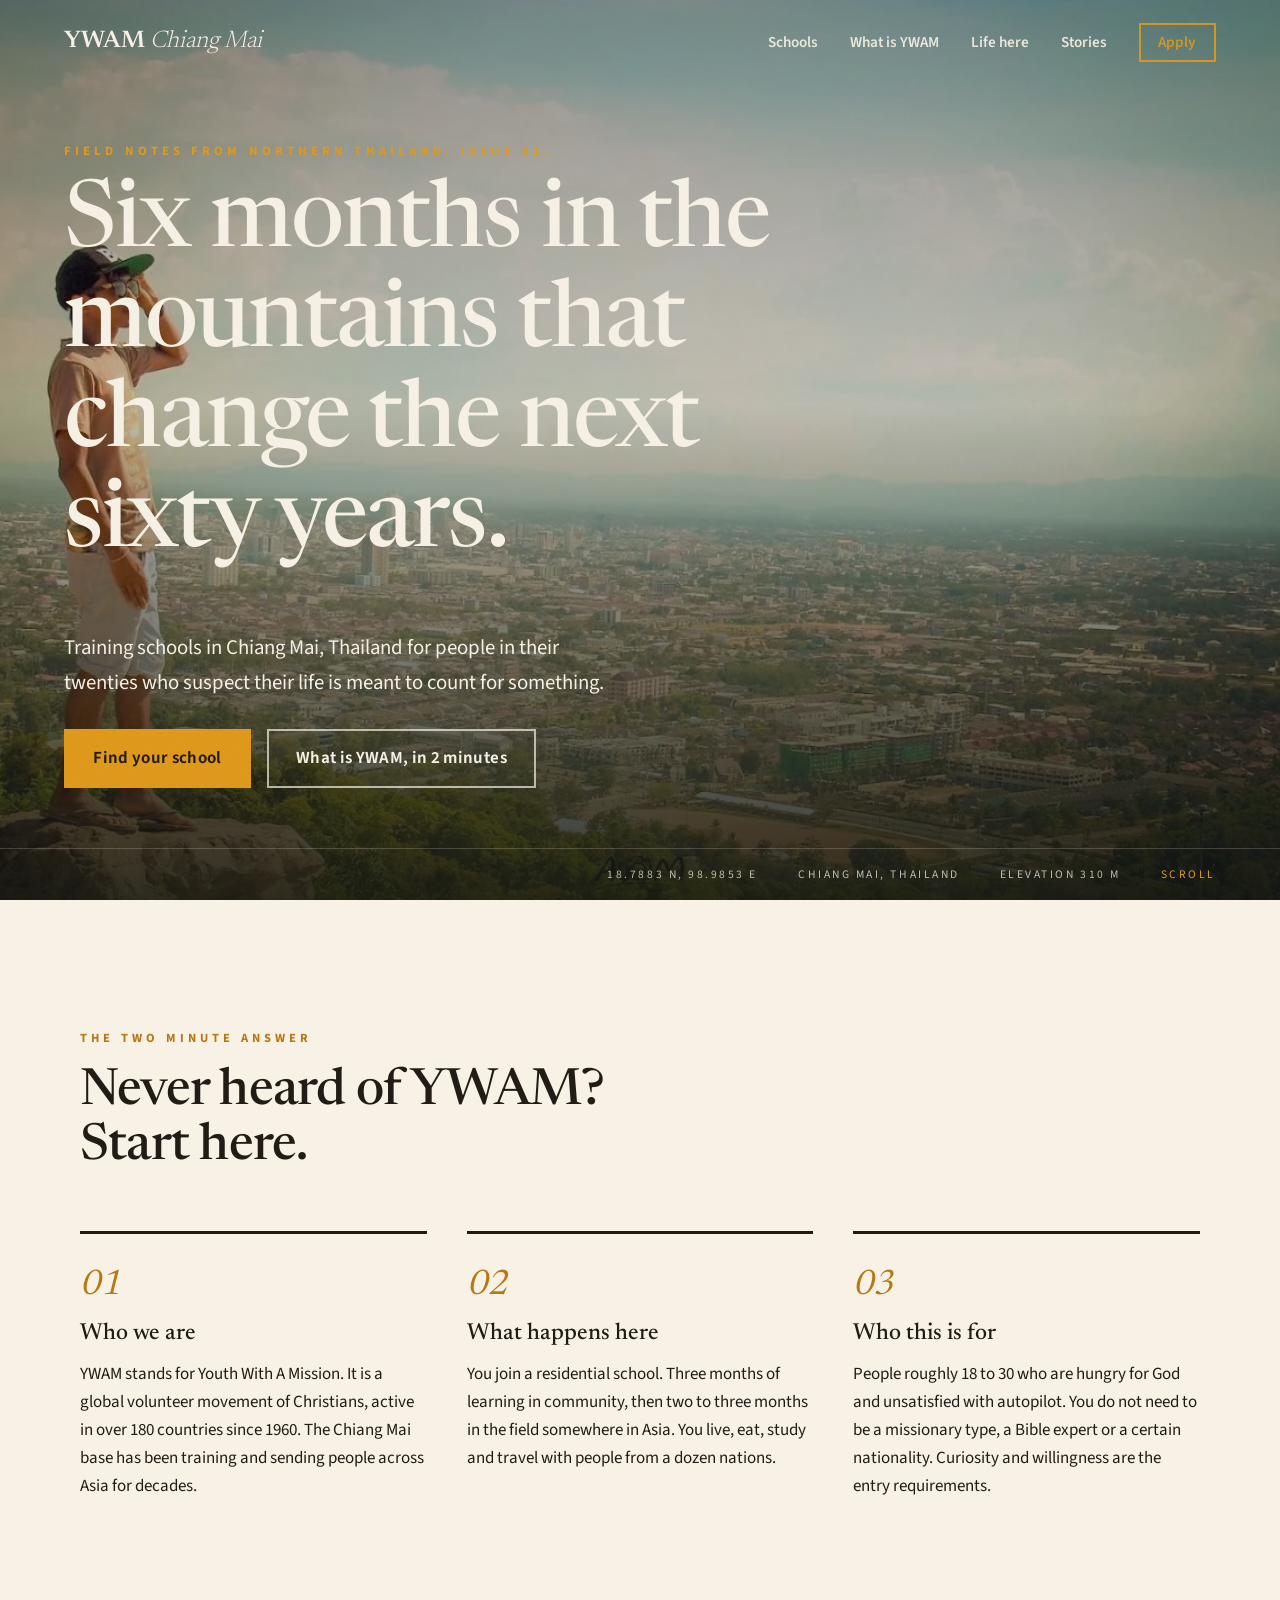
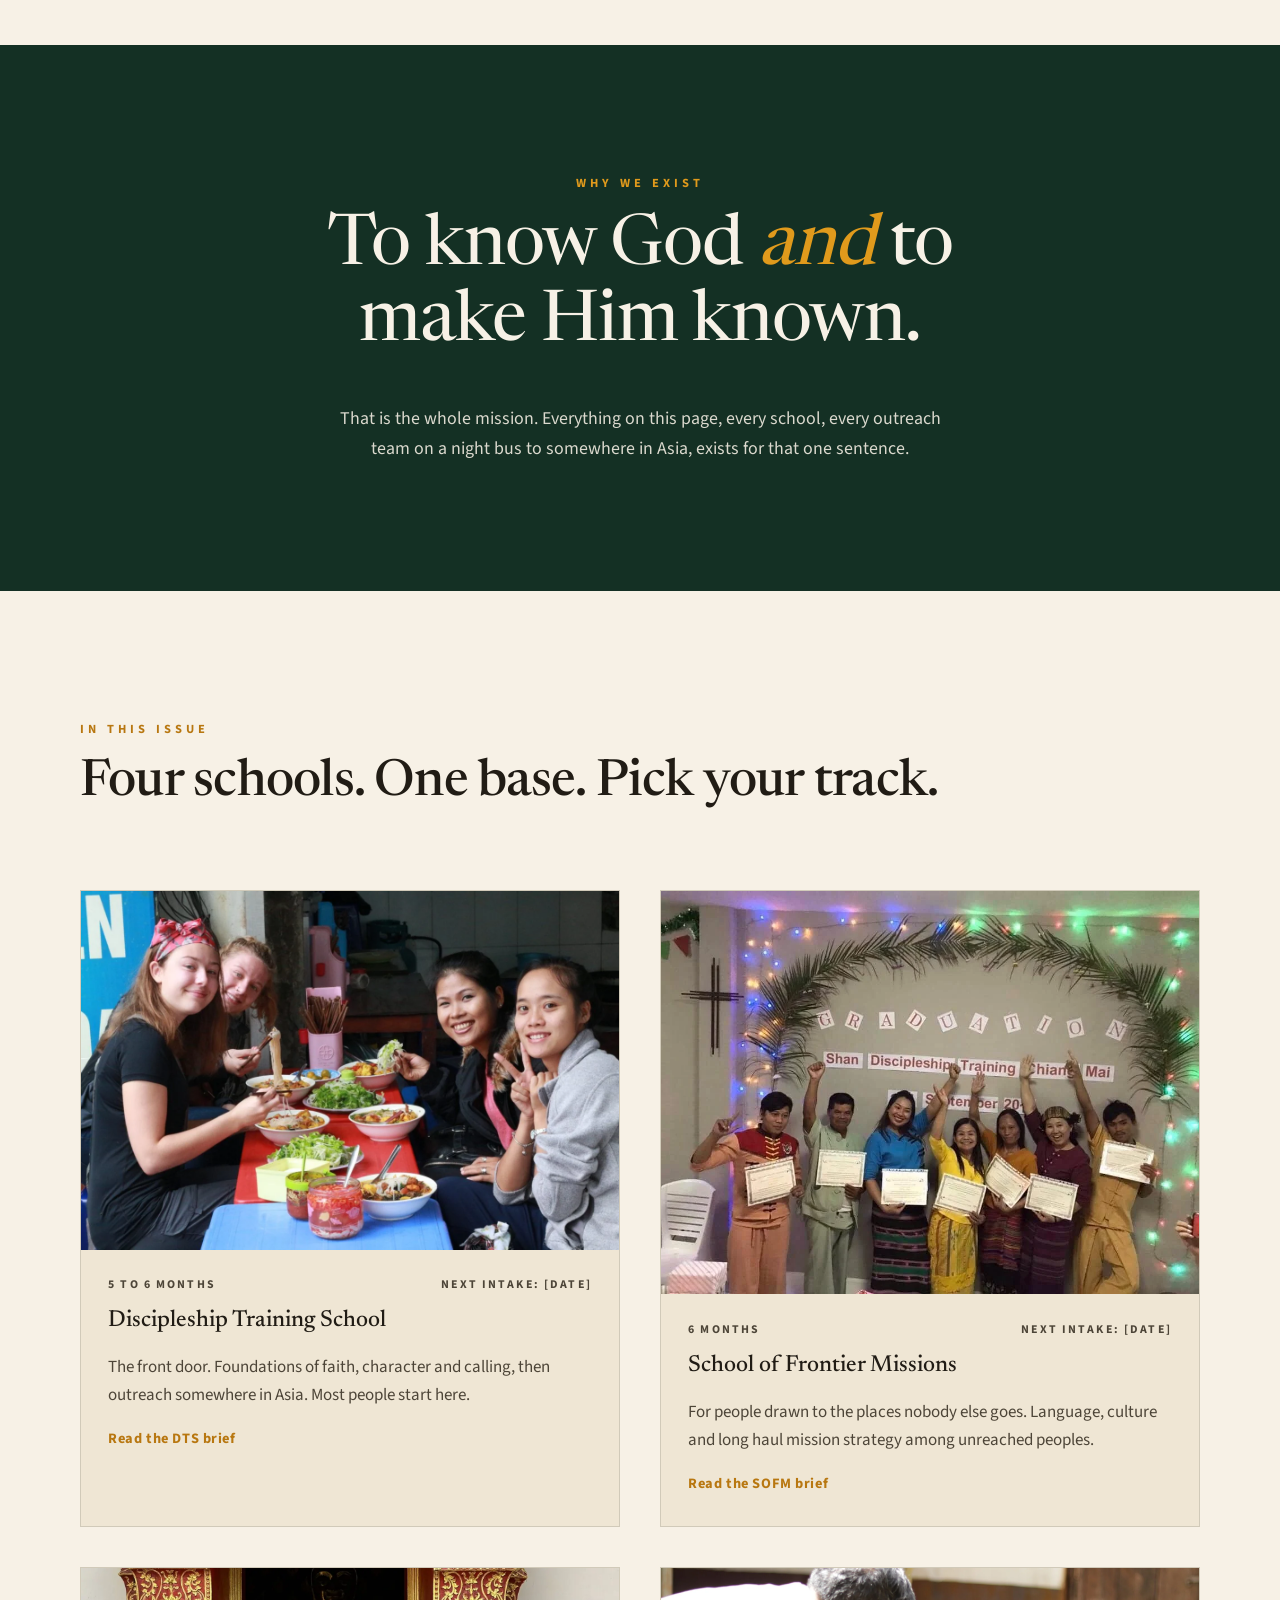
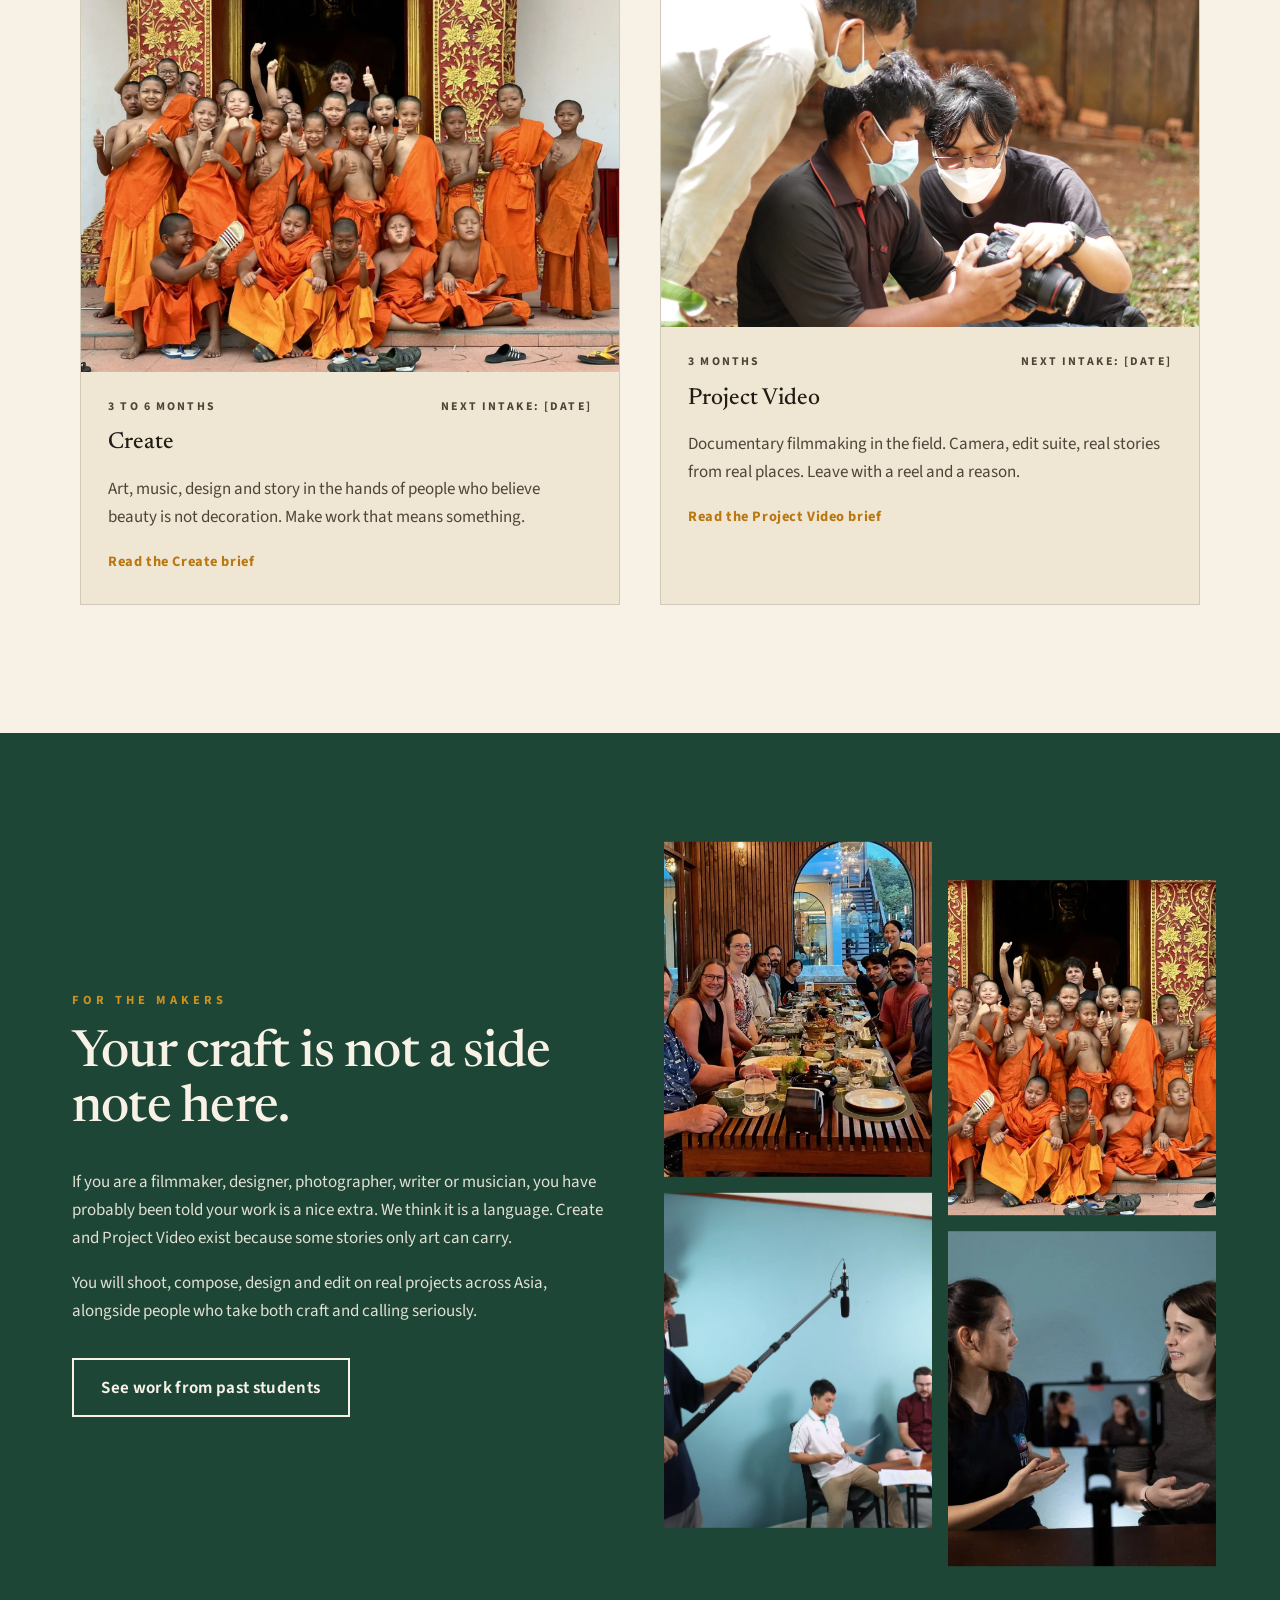
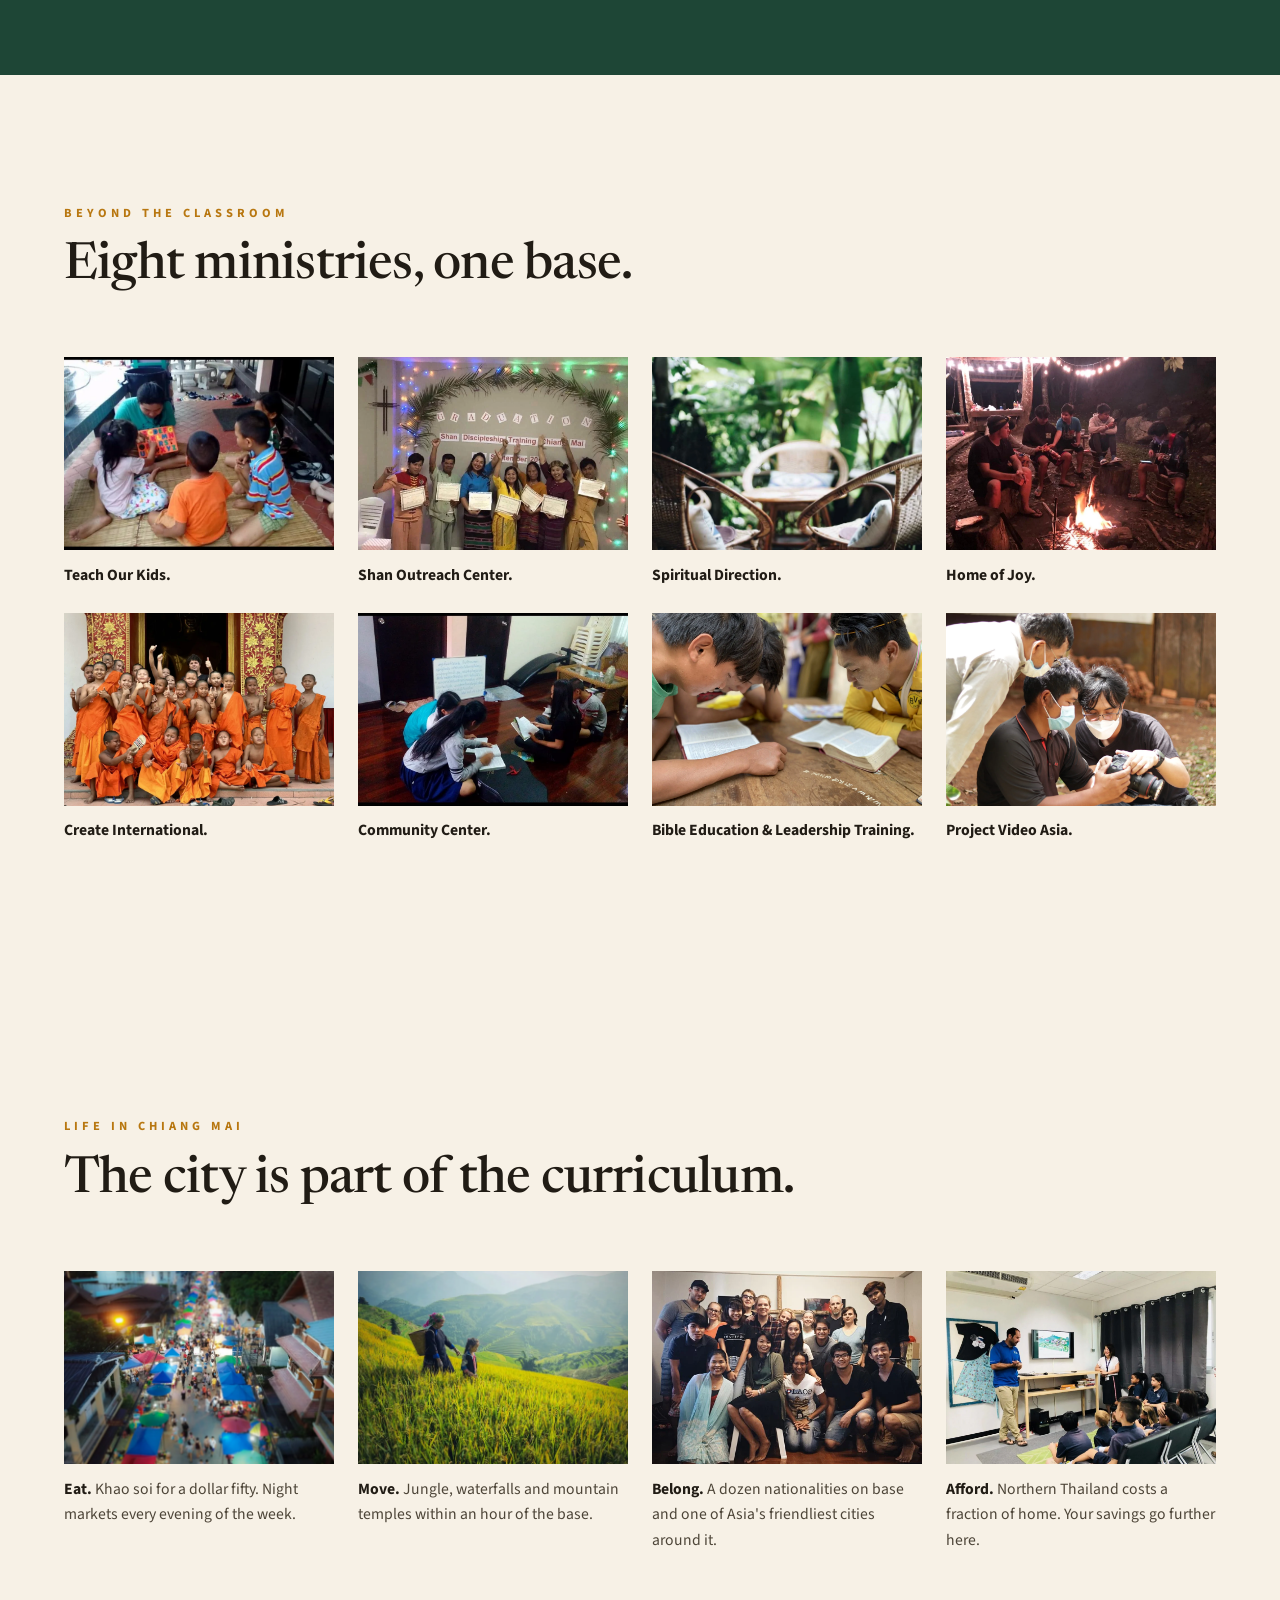
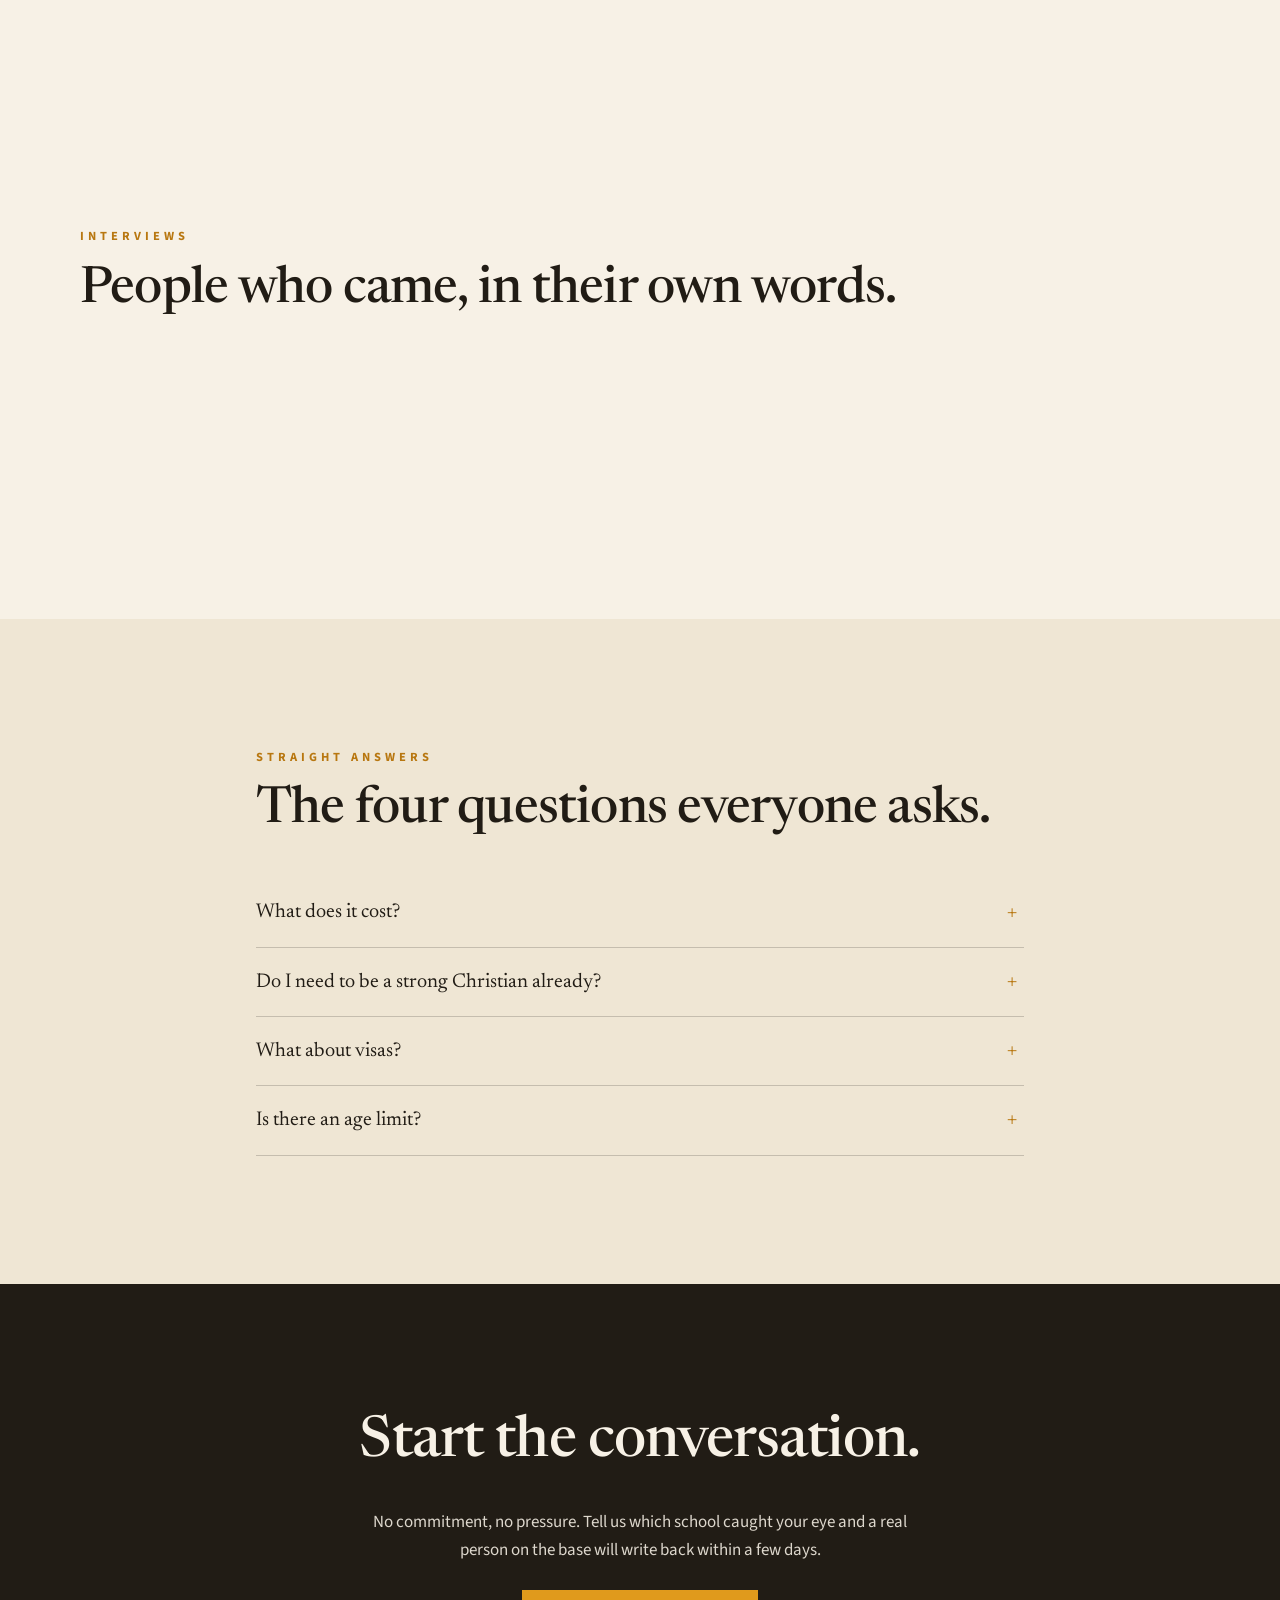
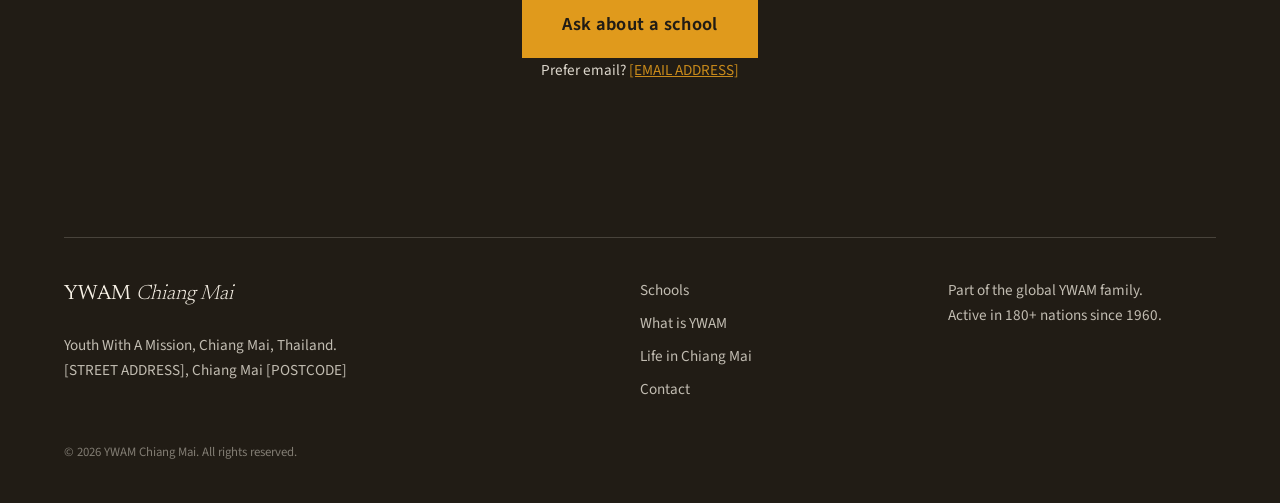
==== index.html @ 9ce99c08 "Initial commit: YWAM Chiang Mai homepage redesign (variant 3) Co-Authored-By: Claude Sonnet 5 <norep" ====
<!DOCTYPE html>
<html lang="en">
<head>
  <meta charset="UTF-8">
  <meta name="viewport" content="width=device-width, initial-scale=1.0">
  <title>YWAM Chiang Mai. Training schools for people who want their life to count.</title>
  <meta name="description" content="Discipleship Training School, School of Frontier Missions, Create and Project Video in Chiang Mai, Thailand. Live in the mountains of northern Thailand and find out what you were made for.">
  <link rel="canonical" href="https://ywamchiangmai.example/">

  <!-- Open Graph -->
  <meta property="og:type" content="website">
  <meta property="og:title" content="YWAM Chiang Mai. Training schools for people who want their life to count.">
  <meta property="og:description" content="DTS, School of Frontier Missions, Create and Project Video. Live and train in Chiang Mai, Thailand.">
  <meta property="og:url" content="https://ywamchiangmai.example/">
  <meta property="og:image" content="https://ywamchiangmai.example/images/og-home.webp"><!-- SWAP: 1200x630 WebP -->

  <!-- Twitter -->
  <meta name="twitter:card" content="summary_large_image">
  <meta name="twitter:title" content="YWAM Chiang Mai">
  <meta name="twitter:description" content="Training schools in northern Thailand for people who want their life to count.">
  <meta name="twitter:image" content="https://ywamchiangmai.example/images/og-home.webp">

  <!-- JSON-LD slot: petra-seo injects Organization + Course schema after copy lock -->
  <script type="application/ld+json">
  {
    "@context": "https://schema.org",
    "@type": "Organization",
    "name": "YWAM Chiang Mai",
    "url": "https://ywamchiangmai.example/"
  }
  </script>

  <link rel="preload" href="fonts/newsreader-var.woff2" as="font" type="font/woff2" crossorigin>
  <link rel="preload" href="fonts/source-sans-3-var.woff2" as="font" type="font/woff2" crossorigin>
  <link rel="stylesheet" href="styles/main.css">
</head>
<body>

  <a class="skip-link" href="#main">Skip to content</a>

  <!-- ============================================================
       MODULE: masthead
       Reused on school pages. Swap headline, deck, image, CTA href.
       ============================================================ -->
  <header class="masthead" data-module="masthead">
    <nav class="masthead__nav" aria-label="Primary">
      <a class="masthead__brand" href="/">YWAM <span>Chiang Mai</span></a>
      <ul class="masthead__links">
        <li><a href="#schools">Schools</a></li>
        <li><a href="#what-is-ywam">What is YWAM</a></li>
        <li><a href="#life-here">Life here</a></li>
        <li><a href="#stories">Stories</a></li>
        <li><a class="masthead__cta" href="#start">Apply</a></li>
      </ul>
      <button class="masthead__menu-btn" aria-expanded="false" aria-controls="mobile-menu">Menu</button>
    </nav>
    <div class="masthead__mobile" id="mobile-menu" hidden>
      <a href="#schools">Schools</a>
      <a href="#what-is-ywam">What is YWAM</a>
      <a href="#life-here">Life here</a>
      <a href="#stories">Stories</a>
      <a href="#start">Apply</a>
    </div>

    <div class="hero">
      <img class="hero__image" src="images/ywamchiangmai-ywam-chiangmai-thai-guy-viewpoint-ywam-cm-2018.webp" alt="Man looking out over the Chiang Mai valley from a mountain viewpoint at golden hour" width="1920" height="1080" fetchpriority="high">
      <div class="hero__scrim" aria-hidden="true"></div>
      <div class="hero__content">
        <p class="hero__kicker reveal">Field notes from northern Thailand. Issue 01.</p>
        <h1 class="hero__headline reveal">Six months in the mountains that change the next sixty years.</h1>
        <p class="hero__deck reveal">Training schools in Chiang Mai, Thailand for people in their twenties who suspect their life is meant to count for something.</p>
        <div class="hero__actions reveal">
          <a class="btn btn--solid" href="#schools">Find your school</a>
          <a class="btn btn--ghost" href="#what-is-ywam">What is YWAM, in 2 minutes</a>
        </div>
      </div>
      <div class="hero__coords" aria-hidden="true">
        <span>18.7883 N, 98.9853 E</span>
        <span>Chiang Mai, Thailand</span>
        <span>Elevation 310 m</span>
        <span class="hero__scroll">Scroll</span>
      </div>
    </div>
  </header>

  <main id="main">

    <!-- ============================================================
         MODULE: two-minute-answer
         The cold visitor clarity engine. Three beats, one spread.
         ============================================================ -->
    <section class="answer" id="what-is-ywam" data-module="two-minute-answer" aria-labelledby="answer-title">
      <div class="answer__header">
        <p class="section-kicker">The two minute answer</p>
        <h2 id="answer-title">Never heard of YWAM? Start here.</h2>
      </div>
      <div class="answer__grid">
        <article class="answer__beat reveal">
          <span class="answer__num" aria-hidden="true">01</span>
          <h3>Who we are</h3>
          <p>YWAM stands for Youth With A Mission. It is a global volunteer movement of Christians, active in over 180 countries since 1960. The Chiang Mai base has been training and sending people across Asia for decades.</p>
        </article>
        <article class="answer__beat reveal">
          <span class="answer__num" aria-hidden="true">02</span>
          <h3>What happens here</h3>
          <p>You join a residential school. Three months of learning in community, then two to three months in the field somewhere in Asia. You live, eat, study and travel with people from a dozen nations.</p>
        </article>
        <article class="answer__beat reveal">
          <span class="answer__num" aria-hidden="true">03</span>
          <h3>Who this is for</h3>
          <p>People roughly 18 to 30 who are hungry for God and unsatisfied with autopilot. You do not need to be a missionary type, a Bible expert or a certain nationality. Curiosity and willingness are the entry requirements.</p>
        </article>
      </div>
    </section>

    <!-- ============================================================
         MODULE: mission-core
         The YWAM statement of purpose. Do not spin, soften or edit.
         ============================================================ -->
    <section class="mission" data-module="mission-core" aria-labelledby="mission-title">
      <div class="mission__inner">
        <p class="section-kicker section-kicker--light">Why we exist</p>
        <h2 id="mission-title" class="mission__statement">To know God <em>and</em> to make Him known.</h2>
        <p class="mission__body">That is the whole mission. Everything on this page, every school, every outreach team on a night bus to somewhere in Asia, exists for that one sentence.</p>
      </div>
    </section>

    <!-- ============================================================
         MODULE: schools-index
         The modular heart. One card component per school.
         To add a school: copy one <article class="school-card">.
         ============================================================ -->
    <section class="schools" id="schools" data-module="schools-index" aria-labelledby="schools-title">
      <div class="schools__header">
        <p class="section-kicker">In this issue</p>
        <h2 id="schools-title">Four schools. One base. Pick your track.</h2>
      </div>
      <div class="schools__index">

        <article class="school-card reveal" data-school="dts">
          <img class="school-card__image" src="images/ywamchiangmai-ywam-chiangmai-dts-students-sharing-a-meal.webp" alt="DTS students sharing a meal together" width="800" height="600" loading="lazy">
          <div class="school-card__body">
            <p class="school-card__meta"><span>5 to 6 months</span><span>Next intake: [DATE]</span></p>
            <h3 class="school-card__name"><a href="#">Discipleship Training School</a></h3>
            <p class="school-card__pitch">The front door. Foundations of faith, character and calling, then outreach somewhere in Asia. Most people start here.</p>
            <span class="school-card__link" aria-hidden="true">Read the DTS brief</span>
          </div>
        </article>

        <article class="school-card reveal" data-school="sofm">
          <img class="school-card__image" src="images/ywamchiangmai-ywam-chiangmai-shan-outreach-center-photo-1.webp" alt="Frontier missions outreach at Shan Outreach Center" width="800" height="600" loading="lazy">
          <div class="school-card__body">
            <p class="school-card__meta"><span>6 months</span><span>Next intake: [DATE]</span></p>
            <h3 class="school-card__name"><a href="#">School of Frontier Missions</a></h3>
            <p class="school-card__pitch">For people drawn to the places nobody else goes. Language, culture and long haul mission strategy among unreached peoples.</p>
            <span class="school-card__link" aria-hidden="true">Read the SOFM brief</span>
          </div>
        </article>

        <article class="school-card reveal" data-school="create">
          <img class="school-card__image" src="images/ywamchiangmai-ywam-chiangmai-create-international-workshop.webp" alt="Create school workshop with artists and creatives" width="800" height="600" loading="lazy">
          <div class="school-card__body">
            <p class="school-card__meta"><span>3 to 6 months</span><span>Next intake: [DATE]</span></p>
            <h3 class="school-card__name"><a href="#">Create</a></h3>
            <p class="school-card__pitch">Art, music, design and story in the hands of people who believe beauty is not decoration. Make work that means something.</p>
            <span class="school-card__link" aria-hidden="true">Read the Create brief</span>
          </div>
        </article>

        <article class="school-card reveal" data-school="project-video">
          <img class="school-card__image" src="images/ywamchiangmai-ywam-chiangmai-project-video-asia-production-photo-1.webp" alt="Project Video documentary film shoot on location" width="800" height="600" loading="lazy">
          <div class="school-card__body">
            <p class="school-card__meta"><span>3 months</span><span>Next intake: [DATE]</span></p>
            <h3 class="school-card__name"><a href="#">Project Video</a></h3>
            <p class="school-card__pitch">Documentary filmmaking in the field. Camera, edit suite, real stories from real places. Leave with a reel and a reason.</p>
            <span class="school-card__link" aria-hidden="true">Read the Project Video brief</span>
          </div>
        </article>

      </div>
    </section>

    <!-- ============================================================
         MODULE: for-creatives
         Targets filmmakers, designers, musicians who never heard of YWAM.
         ============================================================ -->
    <section class="creatives" data-module="for-creatives" aria-labelledby="creatives-title">
      <div class="creatives__copy">
        <p class="section-kicker section-kicker--light">For the makers</p>
        <h2 id="creatives-title">Your craft is not a side note here.</h2>
        <p>If you are a filmmaker, designer, photographer, writer or musician, you have probably been told your work is a nice extra. We think it is a language. Create and Project Video exist because some stories only art can carry.</p>
        <p>You will shoot, compose, design and edit on real projects across Asia, alongside people who take both craft and calling seriously.</p>
        <a class="btn btn--light" href="#">See work from past students</a>
      </div>
      <div class="creatives__grid" aria-hidden="true">
        <img src="images/ywamchiangmai-ywam-chiangmai-create-international-seeds-project.webp" alt="" width="600" height="750" loading="lazy">
        <img src="images/ywamchiangmai-ywam-chiangmai-create-international-workshop.webp" alt="" width="600" height="750" loading="lazy">
        <img src="images/ywamchiangmai-ywam-chiangmai-project-video-asia-production-photo-2.webp" alt="" width="600" height="750" loading="lazy">
        <img src="images/ywamchiangmai-ywam-chiangmai-project-video-asia-production-still-1.webp" alt="" width="600" height="750" loading="lazy">
      </div>
    </section>

    <!-- ============================================================
         MODULE: life-here
         Place-forward strip. The wanderlust entry point.
         ============================================================ -->
    <section class="life" id="ministries" data-module="ministries" aria-labelledby="ministries-title">
      <div class="life__header">
        <p class="section-kicker">Beyond the classroom</p>
        <h2 id="ministries-title">Eight ministries, one base.</h2>
      </div>

      <div class="ministries__grid">
        <figure class="life__item reveal">
          <img src="images/ywamchiangmai-ywam-chiangmai-community-center-pim-teaching-kids.webp" alt="Teach Our Kids" width="700" height="500" loading="lazy">
          <figcaption><strong>Teach Our Kids.</strong></figcaption>
        </figure>
        <figure class="life__item reveal">
          <img src="images/ywamchiangmai-ywam-chiangmai-shan-outreach-center-photo-1.webp" alt="Shan Outreach Center" width="700" height="500" loading="lazy">
          <figcaption><strong>Shan Outreach Center.</strong></figcaption>
        </figure>
        <figure class="life__item reveal">
          <img src="images/ywamchiangmai-ywam-chiangmai-spiritual-direction-cover-image.webp" alt="Spiritual Direction" width="700" height="500" loading="lazy">
          <figcaption><strong>Spiritual Direction.</strong></figcaption>
        </figure>
        <figure class="life__item reveal">
          <img src="images/ywamchiangmai-ywam-chiangmai-home-of-joy-photo-1.webp" alt="Home of Joy" width="700" height="500" loading="lazy">
          <figcaption><strong>Home of Joy.</strong></figcaption>
        </figure>
        <figure class="life__item reveal">
          <img src="images/ywamchiangmai-ywam-chiangmai-create-international-workshop.webp" alt="Create International" width="700" height="500" loading="lazy">
          <figcaption><strong>Create International.</strong></figcaption>
        </figure>
        <figure class="life__item reveal">
          <img src="images/ywamchiangmai-ywam-chiangmai-community-center-kids-studying-bible.webp" alt="Community Center" width="700" height="500" loading="lazy">
          <figcaption><strong>Community Center.</strong></figcaption>
        </figure>
        <figure class="life__item reveal">
          <img src="images/ywamchiangmai-ywam-chiangmai-belt-bible-education-leadership-training.webp" alt="Bible Education Leadership Training" width="700" height="500" loading="lazy">
          <figcaption><strong>Bible Education &amp; Leadership Training.</strong></figcaption>
        </figure>
        <figure class="life__item reveal">
          <img src="images/ywamchiangmai-ywam-chiangmai-project-video-asia-production-photo-1.webp" alt="Project Video Asia" width="700" height="500" loading="lazy">
          <figcaption><strong>Project Video Asia.</strong></figcaption>
        </figure>
      </div>
    </section>

    <section class="life" id="life-here" data-module="life-here" aria-labelledby="life-title">
      <div class="life__header">
        <p class="section-kicker">Life in Chiang Mai</p>
        <h2 id="life-title">The city is part of the curriculum.</h2>
      </div>
      <div class="life__strip">
        <figure class="life__item reveal">
          <img src="images/ywamchiangmai-ywam-chiangmai-ywam-hub-market-view-2018.webp" alt="Local market stalls near the YWAM Chiang Mai hub" width="700" height="500" loading="lazy">
          <figcaption><strong>Eat.</strong> Khao soi for a dollar fifty. Night markets every evening of the week.</figcaption>
        </figure>
        <figure class="life__item reveal">
          <img src="images/ywamchiangmai-ywam-chiangmai-training-mountain-banner.webp" alt="Mountain scenery in the hills around Chiang Mai" width="700" height="500" loading="lazy">
          <figcaption><strong>Move.</strong> Jungle, waterfalls and mountain temples within an hour of the base.</figcaption>
        </figure>
        <figure class="life__item reveal">
          <img src="images/ywamchiangmai-ywam-chiangmai-about-ywam-chiangmai-group-photo.webp" alt="Students from many nations gathered together on base" width="700" height="500" loading="lazy">
          <figcaption><strong>Belong.</strong> A dozen nationalities on base and one of Asia's friendliest cities around it.</figcaption>
        </figure>
        <figure class="life__item reveal">
          <img src="images/ywamchiangmai-ywam-chiangmai-community-photo-1.webp" alt="Community life around the YWAM Chiang Mai base" width="700" height="500" loading="lazy">
          <figcaption><strong>Afford.</strong> Northern Thailand costs a fraction of home. Your savings go further here.</figcaption>
        </figure>
      </div>
    </section>

    <!-- ============================================================
         MODULE: stories
         Testimonial pull quotes styled as magazine interviews.
         ============================================================ -->
    <section class="stories" id="stories" data-module="stories" aria-labelledby="stories-title">
      <p class="section-kicker">Interviews</p>
      <h2 id="stories-title">People who came, in their own words.</h2>
      <div class="stories__row">
        <blockquote class="story reveal">
          <p>"I came for three months of filmmaking. I found out what I actually believe."</p>
          <footer><strong>[NAME]</strong>, Project Video, [YEAR]. [HOME COUNTRY].</footer>
        </blockquote>
        <blockquote class="story reveal">
          <p>"DTS was the first time faith felt like an adventure instead of a routine."</p>
          <footer><strong>[NAME]</strong>, DTS, [YEAR]. [HOME COUNTRY].</footer>
        </blockquote>
        <blockquote class="story reveal">
          <p>"I arrived as a designer. I left as a designer with a direction."</p>
          <footer><strong>[NAME]</strong>, Create, [YEAR]. [HOME COUNTRY].</footer>
        </blockquote>
      </div>
    </section>

    <!-- ============================================================
         MODULE: am-i-ready
         Four blunt questions cold visitors actually have.
         ============================================================ -->
    <section class="ready" data-module="am-i-ready" aria-labelledby="ready-title">
      <p class="section-kicker">Straight answers</p>
      <h2 id="ready-title">The four questions everyone asks.</h2>
      <div class="ready__list">
        <details class="ready__item">
          <summary>What does it cost?</summary>
          <p>School fees plus outreach come to roughly [AMOUNT] depending on the school. That covers housing, most meals, training and outreach travel. Most students fundraise part of it, and we help you plan that.</p>
        </details>
        <details class="ready__item">
          <summary>Do I need to be a strong Christian already?</summary>
          <p>No. You need to be genuinely open to God. People arrive at every point of the journey. What we ask is honesty and willingness, not a spiritual CV.</p>
        </details>
        <details class="ready__item">
          <summary>What about visas?</summary>
          <p>We guide every accepted student through the Thai visa process step by step. It is well trodden ground. You will not do it alone.</p>
        </details>
        <details class="ready__item">
          <summary>Is there an age limit?</summary>
          <p>You must be 18 by the school start date. Most students are 18 to 30, but there is no upper limit and every school has had older students thrive.</p>
        </details>
      </div>
    </section>

    <!-- ============================================================
         MODULE: footer-cta
         ============================================================ -->
    <section class="start" id="start" data-module="footer-cta" aria-labelledby="start-title">
      <h2 id="start-title">Start the conversation.</h2>
      <p>No commitment, no pressure. Tell us which school caught your eye and a real person on the base will write back within a few days.</p>
      <a class="btn btn--solid btn--big" href="#">Ask about a school</a>
      <p class="start__alt">Prefer email? <a href="#">[EMAIL ADDRESS]</a></p>
    </section>

  </main>

  <footer class="footer" data-module="footer">
    <div class="footer__grid">
      <div>
        <p class="footer__brand">YWAM <span>Chiang Mai</span></p>
        <p>Youth With A Mission, Chiang Mai, Thailand.<br>[STREET ADDRESS], Chiang Mai [POSTCODE]</p>
      </div>
      <nav aria-label="Footer">
        <a href="#schools">Schools</a>
        <a href="#what-is-ywam">What is YWAM</a>
        <a href="#life-here">Life in Chiang Mai</a>
        <a href="#start">Contact</a>
      </nav>
      <div>
        <p>Part of the global YWAM family.<br>Active in 180+ nations since 1960.</p>
      </div>
    </div>
    <p class="footer__legal">&copy; 2026 YWAM Chiang Mai. All rights reserved.</p>
  </footer>

  <script src="scripts/app.js" defer></script>
  <!-- Cloudflare Web Analytics. SWAP token before ship. -->
  <!-- <script defer src="https://static.cloudflareinsights.com/beacon.min.js" data-cf-beacon='{"token": "CF_ANALYTICS_TOKEN"}'></script> -->
</body>
</html>
---- styles/main.css ----
/* ============================================================
   YWAM Chiang Mai. Field Journal theme.
   Retheme per school page by overriding the token block below.
   ============================================================ */

@font-face {
  font-family: "Newsreader";
  src: url("../fonts/newsreader-var.woff2") format("woff2");
  font-weight: 200 800;
  font-style: normal;
  font-display: swap;
}
@font-face {
  font-family: "Source Sans 3";
  src: url("../fonts/source-sans-3-var.woff2") format("woff2");
  font-weight: 200 900;
  font-style: normal;
  font-display: swap;
}

:root {
  /* Palette */
  --paper: #f7f1e6;
  --paper-deep: #efe6d4;
  --ink: #211c15;
  --ink-soft: #4d4538;
  --marigold: #e09a1c;
  --marigold-deep: #b87710;
  --jungle: #1e4636;
  --jungle-deep: #143024;

  /* Type */
  --font-display: "Newsreader", Georgia, serif;
  --font-body: "Source Sans 3", "Segoe UI", sans-serif;
  --size-hero: clamp(2.6rem, 7.5vw, 5.8rem);
  --size-h2: clamp(1.9rem, 4.2vw, 3.2rem);
  --size-h3: clamp(1.2rem, 2vw, 1.45rem);

  /* Rhythm */
  --space-section: clamp(4.5rem, 10vw, 8.5rem);
  --gutter: clamp(1.25rem, 5vw, 5rem);
  --max: 78rem;
}

*, *::before, *::after { box-sizing: border-box; }
html { scroll-behavior: smooth; }
body {
  margin: 0;
  font-family: var(--font-body);
  font-size: 1.0625rem;
  line-height: 1.65;
  color: var(--ink);
  background: var(--paper);
}
h1, h2, h3 { font-family: var(--font-display); line-height: 1.08; margin: 0 0 0.6em; font-weight: 500; }
h2 { font-size: var(--size-h2); letter-spacing: -0.015em; }
h3 { font-size: var(--size-h3); }
p { margin: 0 0 1em; }
a { color: inherit; }
img { max-width: 100%; height: auto; }

.skip-link {
  position: absolute; left: -999px; top: 0; z-index: 100;
  background: var(--ink); color: var(--paper); padding: 0.6rem 1rem;
}
.skip-link:focus { left: 0.5rem; top: 0.5rem; }

/* Grain overlay for the magazine paper feel */
body::after {
  content: ""; position: fixed; inset: 0; pointer-events: none; z-index: 90;
  opacity: 0.05; mix-blend-mode: multiply;
  background-image: url("data:image/svg+xml,%3Csvg xmlns='http://www.w3.org/2000/svg' width='140' height='140'%3E%3Cfilter id='n'%3E%3CfeTurbulence type='fractalNoise' baseFrequency='0.85' numOctaves='2'/%3E%3C/filter%3E%3Crect width='140' height='140' filter='url(%23n)'/%3E%3C/svg%3E");
}

/* Image placeholders. Swap each div for <img> with width/height attrs. */
.img-placeholder {
  background: linear-gradient(145deg, #cdbfa5, #b3a288);
  min-height: 240px; width: 100%; position: relative; overflow: hidden;
}
.img-placeholder::after {
  content: "IMAGE"; position: absolute; inset: 0;
  display: grid; place-items: center;
  font-family: var(--font-body); font-size: 0.7rem; letter-spacing: 0.35em;
  color: rgba(33, 28, 21, 0.45);
}
.img-placeholder--a { background: linear-gradient(150deg, #2c5445, #17352a); }
.img-placeholder--b { background: linear-gradient(150deg, #d9a23c, #a5731a); }
.img-placeholder--c { background: linear-gradient(150deg, #8b5d3b, #5e3c22); }
.img-placeholder--d { background: linear-gradient(150deg, #40607a, #253d50); }
.img-placeholder--a::after, .img-placeholder--d::after { color: rgba(247, 241, 230, 0.5); }

/* Buttons */
.btn {
  display: inline-block; text-decoration: none; font-weight: 640;
  padding: 0.85rem 1.7rem; letter-spacing: 0.02em;
  border: 2px solid transparent; transition: transform 0.18s ease, background 0.18s ease, color 0.18s ease;
}
.btn:hover { transform: translateY(-2px); }
.btn--solid { background: var(--marigold); color: var(--ink); }
.btn--solid:hover { background: var(--marigold-deep); color: var(--paper); }
.btn--ghost { border-color: rgba(247, 241, 230, 0.7); color: var(--paper); }
.btn--ghost:hover { background: rgba(247, 241, 230, 0.14); }
.btn--light { border-color: var(--paper); color: var(--paper); }
.btn--light:hover { background: var(--paper); color: var(--jungle-deep); }
.btn--big { font-size: 1.15rem; padding: 1.05rem 2.4rem; }

.section-kicker {
  font-size: 0.78rem; font-weight: 700; letter-spacing: 0.32em; text-transform: uppercase;
  color: var(--marigold-deep); margin-bottom: 1rem;
}
.section-kicker--light { color: var(--marigold); }

/* ============ Masthead + hero ============ */
.masthead { position: relative; }
.masthead__nav {
  position: absolute; top: 0; left: 0; right: 0; z-index: 10;
  display: flex; align-items: center; justify-content: space-between;
  padding: 1.4rem var(--gutter); color: var(--paper);
}
.masthead__brand {
  font-family: var(--font-display); font-size: 1.5rem; text-decoration: none; font-weight: 600;
}
.masthead__brand span { font-style: italic; font-weight: 300; }
.masthead__links { display: flex; gap: 2rem; list-style: none; margin: 0; padding: 0; align-items: center; }
.masthead__links a { text-decoration: none; font-weight: 600; font-size: 0.95rem; opacity: 0.92; }
.masthead__links a:hover { opacity: 1; text-decoration: underline; text-underline-offset: 4px; }
.masthead__cta { border: 2px solid var(--marigold); padding: 0.4rem 1.1rem; color: var(--marigold); }
.masthead__menu-btn { display: none; }
.masthead__mobile { display: none; }

.hero { position: relative; min-height: 100svh; display: flex; align-items: flex-end; }
.hero__image { position: absolute; inset: 0; min-height: 0; width: 100%; height: 100%; object-fit: cover; }
.hero__scrim {
  position: absolute; inset: 0;
  background: linear-gradient(to top, rgba(20, 24, 18, 0.88) 0%, rgba(20, 24, 18, 0.25) 55%, rgba(20, 24, 18, 0.45) 100%);
}
.hero__content {
  position: relative; z-index: 5; color: var(--paper);
  padding: 8rem var(--gutter) 7rem; max-width: 56rem;
}
.hero__kicker {
  font-size: 0.8rem; letter-spacing: 0.32em; text-transform: uppercase;
  color: var(--marigold); font-weight: 700;
}
.hero__headline { font-size: var(--size-hero); font-weight: 460; letter-spacing: -0.02em; max-width: 14ch; }
.hero__deck { font-size: clamp(1.05rem, 1.8vw, 1.3rem); max-width: 34rem; opacity: 0.92; }
.hero__actions { display: flex; gap: 1rem; flex-wrap: wrap; margin-top: 1.8rem; }
.hero__coords {
  position: absolute; z-index: 5; right: 0; bottom: 0; left: 0;
  display: flex; gap: 2.5rem; justify-content: flex-end;
  padding: 1rem var(--gutter); color: rgba(247, 241, 230, 0.75);
  font-size: 0.72rem; letter-spacing: 0.22em; text-transform: uppercase;
  border-top: 1px solid rgba(247, 241, 230, 0.2);
}
.hero__scroll { color: var(--marigold); animation: bob 2.2s ease-in-out infinite; }
@keyframes bob { 0%, 100% { transform: translateY(0); } 50% { transform: translateY(4px); } }

/* ============ Two minute answer ============ */
.answer { padding: var(--space-section) var(--gutter); max-width: var(--max); margin: 0 auto; }
.answer__header { max-width: 40rem; margin-bottom: 3.5rem; }
.answer__grid { display: grid; grid-template-columns: repeat(3, 1fr); gap: 2.5rem; }
.answer__beat { border-top: 3px solid var(--ink); padding-top: 1.4rem; }
.answer__num {
  font-family: var(--font-display); font-style: italic; font-size: 2.2rem;
  color: var(--marigold-deep); display: block; margin-bottom: 0.4rem;
}

/* ============ Mission core ============ */
.mission { background: var(--jungle-deep); color: var(--paper); padding: var(--space-section) var(--gutter); }
.mission__inner { max-width: var(--max); margin: 0 auto; text-align: center; }
.mission__statement {
  font-size: clamp(2.2rem, 5.5vw, 4.4rem); font-weight: 420; max-width: 18ch;
  margin-left: auto; margin-right: auto;
}
.mission__statement em { font-style: italic; color: var(--marigold); }
.mission__body { max-width: 38rem; margin: 1.5rem auto 0; opacity: 0.88; font-size: 1.12rem; }

/* ============ Schools index ============ */
.schools { padding: var(--space-section) var(--gutter); max-width: var(--max); margin: 0 auto; }
.schools__header { display: flex; flex-direction: column; margin-bottom: 3rem; }
.schools__index { display: grid; grid-template-columns: repeat(2, 1fr); gap: 2.5rem; }
.school-card {
  background: var(--paper-deep); border: 1px solid rgba(33, 28, 21, 0.14);
  display: flex; flex-direction: column;
  transition: transform 0.22s ease, box-shadow 0.22s ease;
}
.school-card:hover { transform: translateY(-5px); box-shadow: 0 18px 40px rgba(33, 28, 21, 0.16); }
.school-card__image { min-height: 220px; }
.school-card__body { padding: 1.6rem 1.7rem 1.9rem; display: flex; flex-direction: column; gap: 0.35rem; }
.school-card__meta {
  display: flex; justify-content: space-between; gap: 1rem;
  font-size: 0.74rem; letter-spacing: 0.18em; text-transform: uppercase;
  color: var(--ink-soft); font-weight: 700; margin-bottom: 0.5rem;
}
.school-card__name a { text-decoration: none; }
.school-card__name a::after { content: ""; position: absolute; inset: 0; } /* whole card clickable */
.school-card { position: relative; }
.school-card__name a:hover { color: var(--jungle); }
.school-card__pitch { color: var(--ink-soft); margin-bottom: 0.8rem; }
.school-card__link {
  font-weight: 700; font-size: 0.9rem; color: var(--marigold-deep);
  letter-spacing: 0.04em;
}
.school-card:hover .school-card__link { text-decoration: underline; text-underline-offset: 4px; }

/* ============ For creatives ============ */
.creatives {
  background: var(--jungle); color: var(--paper);
  display: grid; grid-template-columns: 1fr 1fr; gap: 3rem; align-items: center;
  padding: var(--space-section) var(--gutter);
}
.creatives__copy { max-width: 34rem; justify-self: end; }
.creatives__copy p { opacity: 0.9; }
.creatives__copy .btn { margin-top: 1rem; }
.creatives__grid {
  display: grid; grid-template-columns: 1fr 1fr; gap: 1rem;
}
.creatives__grid .img-placeholder, .creatives__grid img { aspect-ratio: 4 / 5; min-height: 0; width: 100%; object-fit: cover; display: block; border-radius: inherit; }
.creatives__grid .img-placeholder:nth-child(odd), .creatives__grid img:nth-child(odd) { transform: translateY(-1.2rem); }
.creatives__grid .img-placeholder:nth-child(even), .creatives__grid img:nth-child(even) { transform: translateY(1.2rem); }

/* ============ Life in Chiang Mai ============ */
.life { padding: var(--space-section) 0 var(--space-section) var(--gutter); max-width: none; }
.life__header { max-width: var(--max); }
.life__strip {
  display: grid; grid-template-columns: repeat(4, 1fr);
  gap: 1.5rem; padding: 2rem var(--gutter) 1rem 0;
}
.life__item { margin: 0; }

.ministries__grid {
  display: grid; grid-template-columns: repeat(4, 1fr);
  gap: 1.5rem; padding: 2rem var(--gutter) 1rem 0;
}

@media (max-width: 900px) {
  .life__strip, .ministries__grid { grid-template-columns: repeat(2, 1fr); }
}
@media (max-width: 540px) {
  .life__strip, .ministries__grid { grid-template-columns: 1fr; }
}
.life__item .img-placeholder, .life__item img { aspect-ratio: 7 / 5; min-height: 0; width: 100%; object-fit: cover; display: block; border-radius: inherit; }
.life__item figcaption { padding-top: 0.8rem; font-size: 0.98rem; color: var(--ink-soft); }
.life__item strong { color: var(--ink); }

/* ============ Stories ============ */
.stories { padding: var(--space-section) var(--gutter); max-width: var(--max); margin: 0 auto; }
.stories__row { display: grid; grid-template-columns: repeat(3, 1fr); gap: 2.5rem; margin-top: 2.5rem; }
.story { margin: 0; border-left: 3px solid var(--marigold); padding-left: 1.4rem; }
.story p {
  font-family: var(--font-display); font-style: italic;
  font-size: 1.35rem; line-height: 1.35;
}
.story footer { font-size: 0.9rem; color: var(--ink-soft); }

/* ============ Am I ready ============ */
.ready { background: var(--paper-deep); padding: var(--space-section) var(--gutter); }
.ready > .section-kicker, .ready > h2, .ready__list { max-width: 48rem; margin-left: auto; margin-right: auto; }
.ready__list { margin-top: 2.5rem; }
.ready__item { border-bottom: 1px solid rgba(33, 28, 21, 0.2); }
.ready__item summary {
  cursor: pointer; font-family: var(--font-display); font-size: 1.25rem;
  padding: 1.1rem 0; list-style: none; position: relative; padding-right: 2.5rem;
}
.ready__item summary::-webkit-details-marker { display: none; }
.ready__item summary::after {
  content: "+"; position: absolute; right: 0.4rem; top: 50%;
  transform: translateY(-50%); color: var(--marigold-deep); font-size: 1.5rem;
  transition: transform 0.18s ease;
}
.ready__item[open] summary::after { transform: translateY(-50%) rotate(45deg); }
.ready__item p { color: var(--ink-soft); padding: 0 0 1.3rem; max-width: 42rem; }

/* ============ Start CTA + footer ============ */
.start {
  background: var(--ink); color: var(--paper); text-align: center;
  padding: var(--space-section) var(--gutter);
}
.start h2 { font-size: clamp(2.1rem, 5vw, 3.6rem); }
.start p { max-width: 34rem; margin: 0 auto 1.6rem; opacity: 0.88; }
.start__alt { margin-top: 1.6rem; font-size: 0.95rem; }
.start__alt a { color: var(--marigold); }

.footer { background: var(--ink); color: rgba(247, 241, 230, 0.75); padding: 0 var(--gutter) 2.5rem; }
.footer__grid {
  max-width: var(--max); margin: 0 auto; display: grid;
  grid-template-columns: 2fr 1fr 1fr; gap: 2.5rem;
  border-top: 1px solid rgba(247, 241, 230, 0.18); padding-top: 2.5rem;
  font-size: 0.95rem;
}
.footer__brand { font-family: var(--font-display); font-size: 1.3rem; color: var(--paper); }
.footer__brand span { font-style: italic; font-weight: 300; }
.footer nav { display: flex; flex-direction: column; gap: 0.5rem; }
.footer a { color: inherit; text-decoration: none; }
.footer a:hover { color: var(--marigold); }
.footer__legal { max-width: var(--max); margin: 2.5rem auto 0; font-size: 0.8rem; opacity: 0.6; }

/* ============ Scroll reveal ============ */
.reveal { opacity: 0; transform: translateY(22px); transition: opacity 0.7s ease, transform 0.7s ease; }
.reveal.is-visible { opacity: 1; transform: none; }
@media (prefers-reduced-motion: reduce) {
  html { scroll-behavior: auto; }
  .reveal { opacity: 1; transform: none; transition: none; }
  .hero__scroll { animation: none; }
}

/* ============ Responsive ============ */
@media (max-width: 900px) {
  .answer__grid, .stories__row { grid-template-columns: 1fr; }
  .schools__index { grid-template-columns: 1fr; }
  .creatives { grid-template-columns: 1fr; }
  .creatives__copy { justify-self: start; }
  .footer__grid { grid-template-columns: 1fr; gap: 1.8rem; }
  .hero__coords span:not(.hero__scroll):nth-child(3) { display: none; }

  .masthead__links { display: none; }
  .masthead__menu-btn {
    display: block; background: none; border: 2px solid rgba(247, 241, 230, 0.6);
    color: var(--paper); font: inherit; font-weight: 700; padding: 0.35rem 1rem; cursor: pointer;
  }
  .masthead__mobile.is-open {
    display: flex; flex-direction: column; gap: 0.2rem;
    position: absolute; top: 4.6rem; right: var(--gutter); z-index: 20;
    background: var(--ink); padding: 1rem 1.5rem;
  }
  .masthead__mobile.is-open a {
    color: var(--paper); text-decoration: none; padding: 0.55rem 0; font-weight: 600;
  }
}
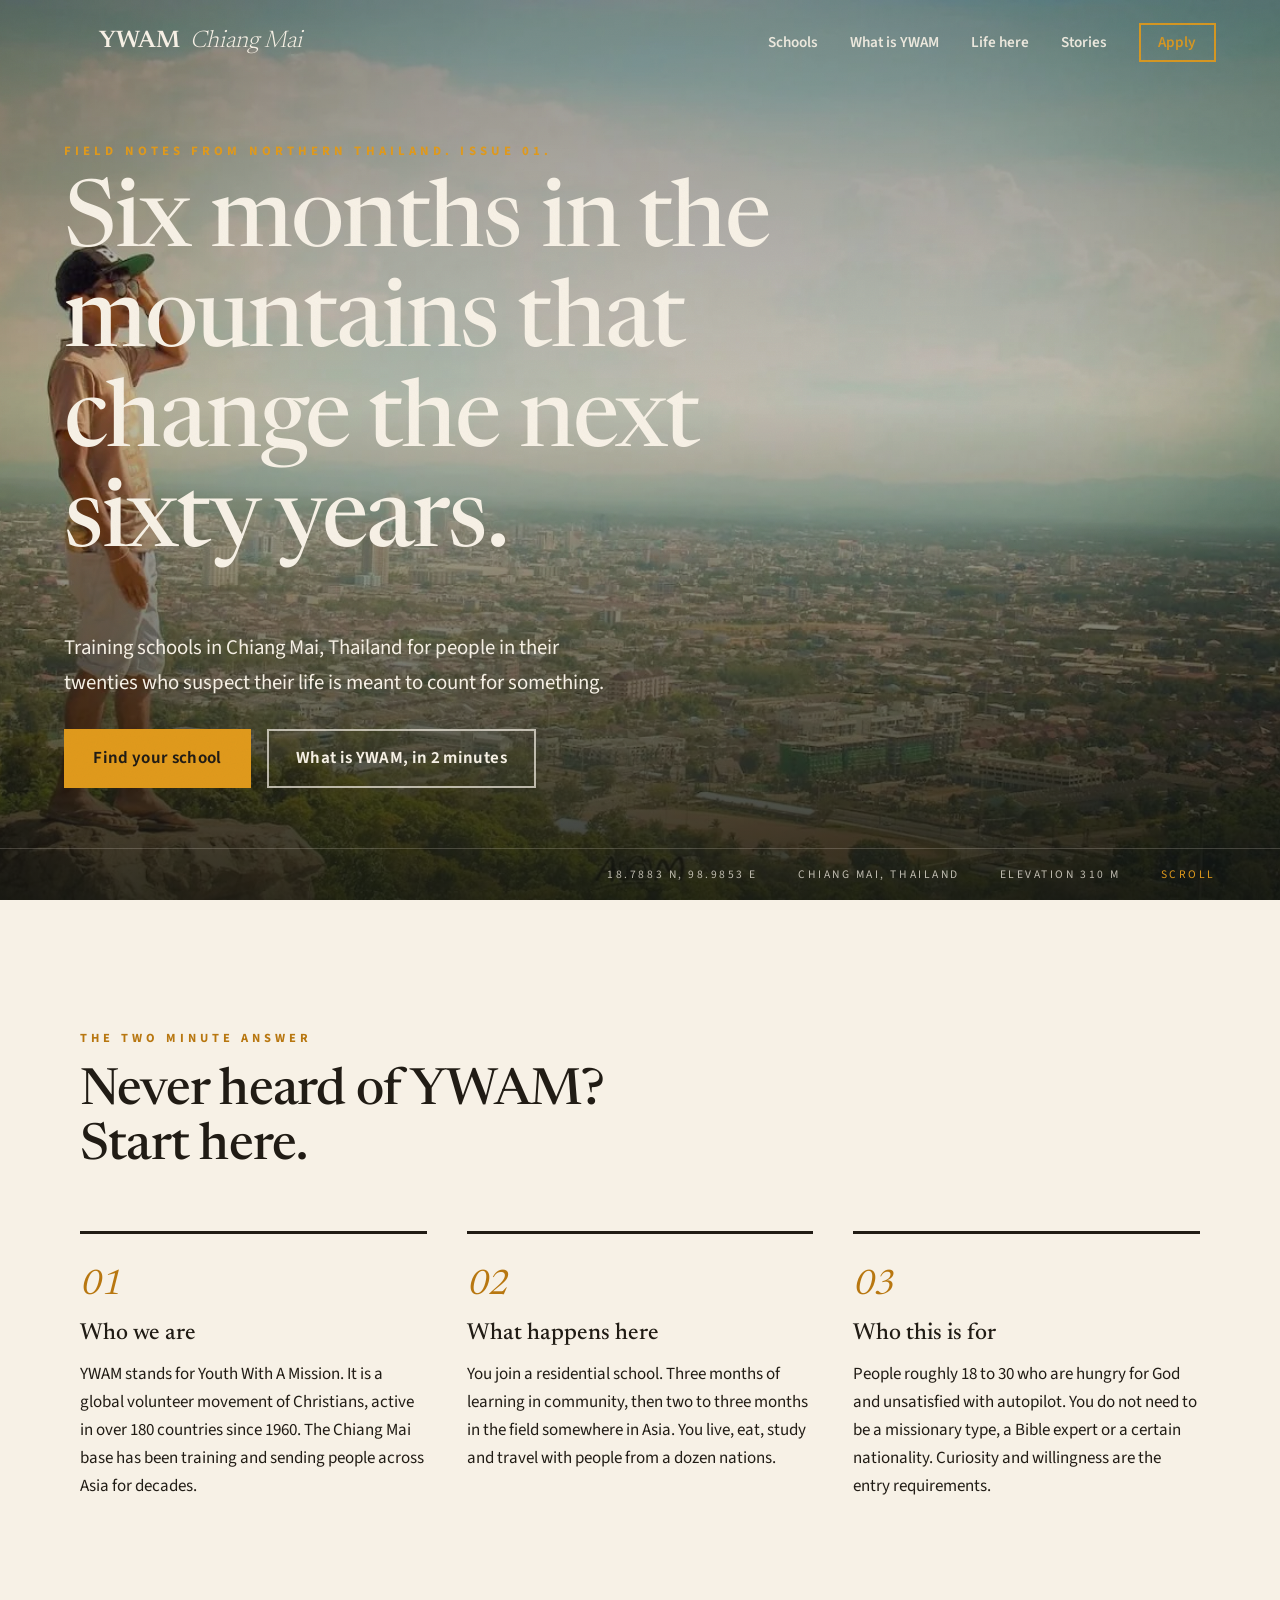
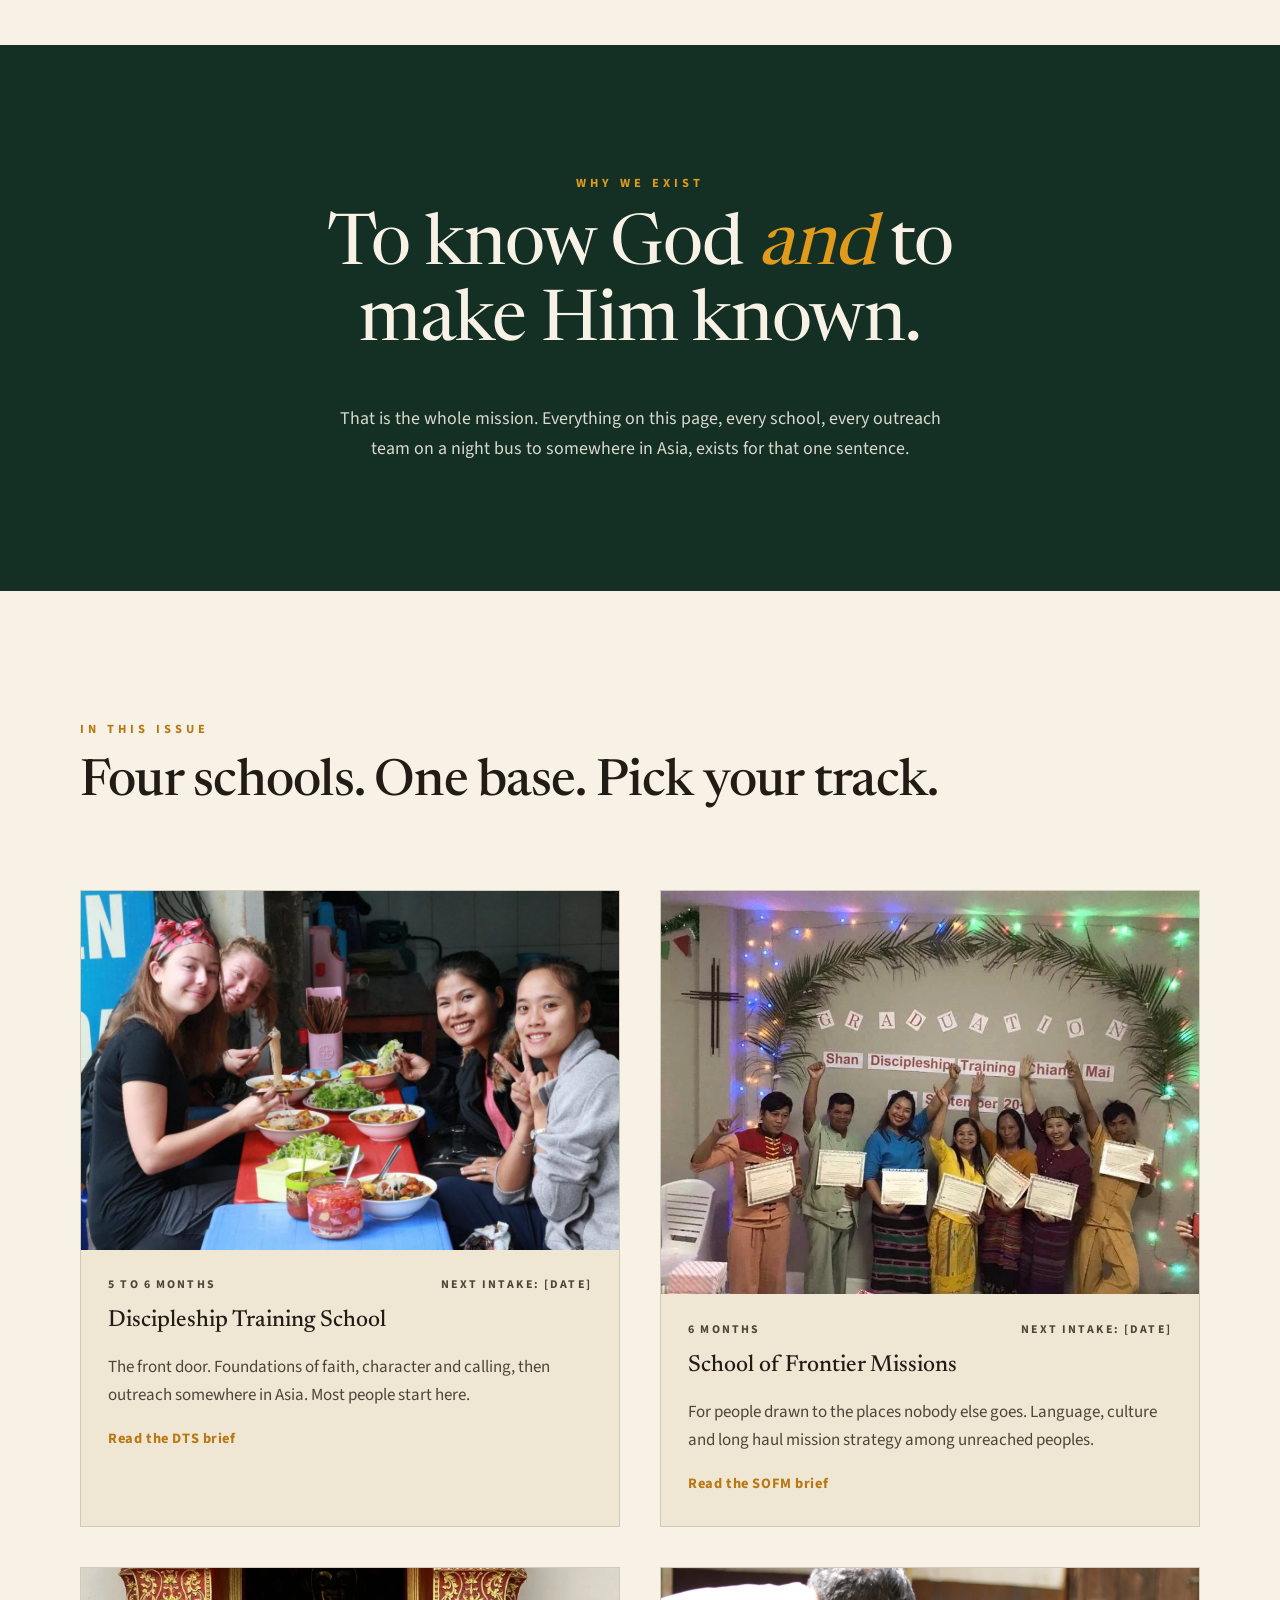
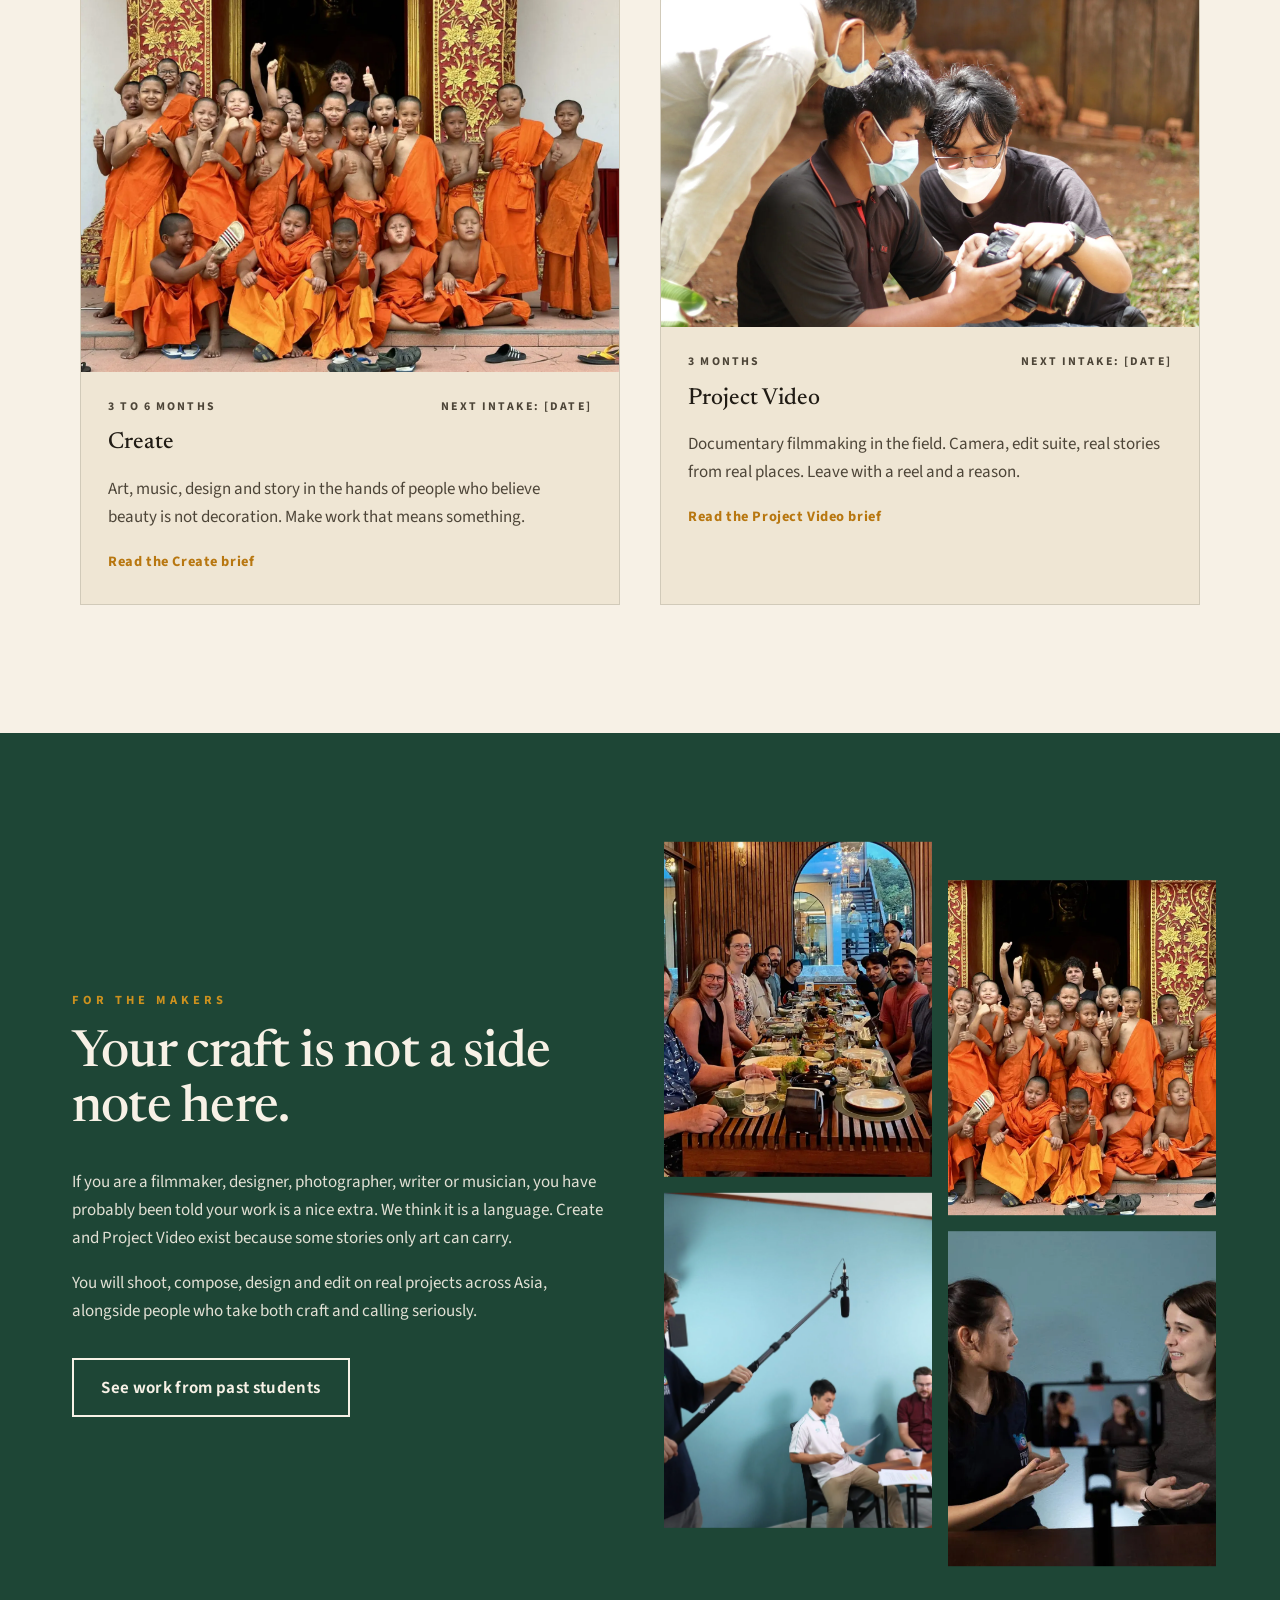
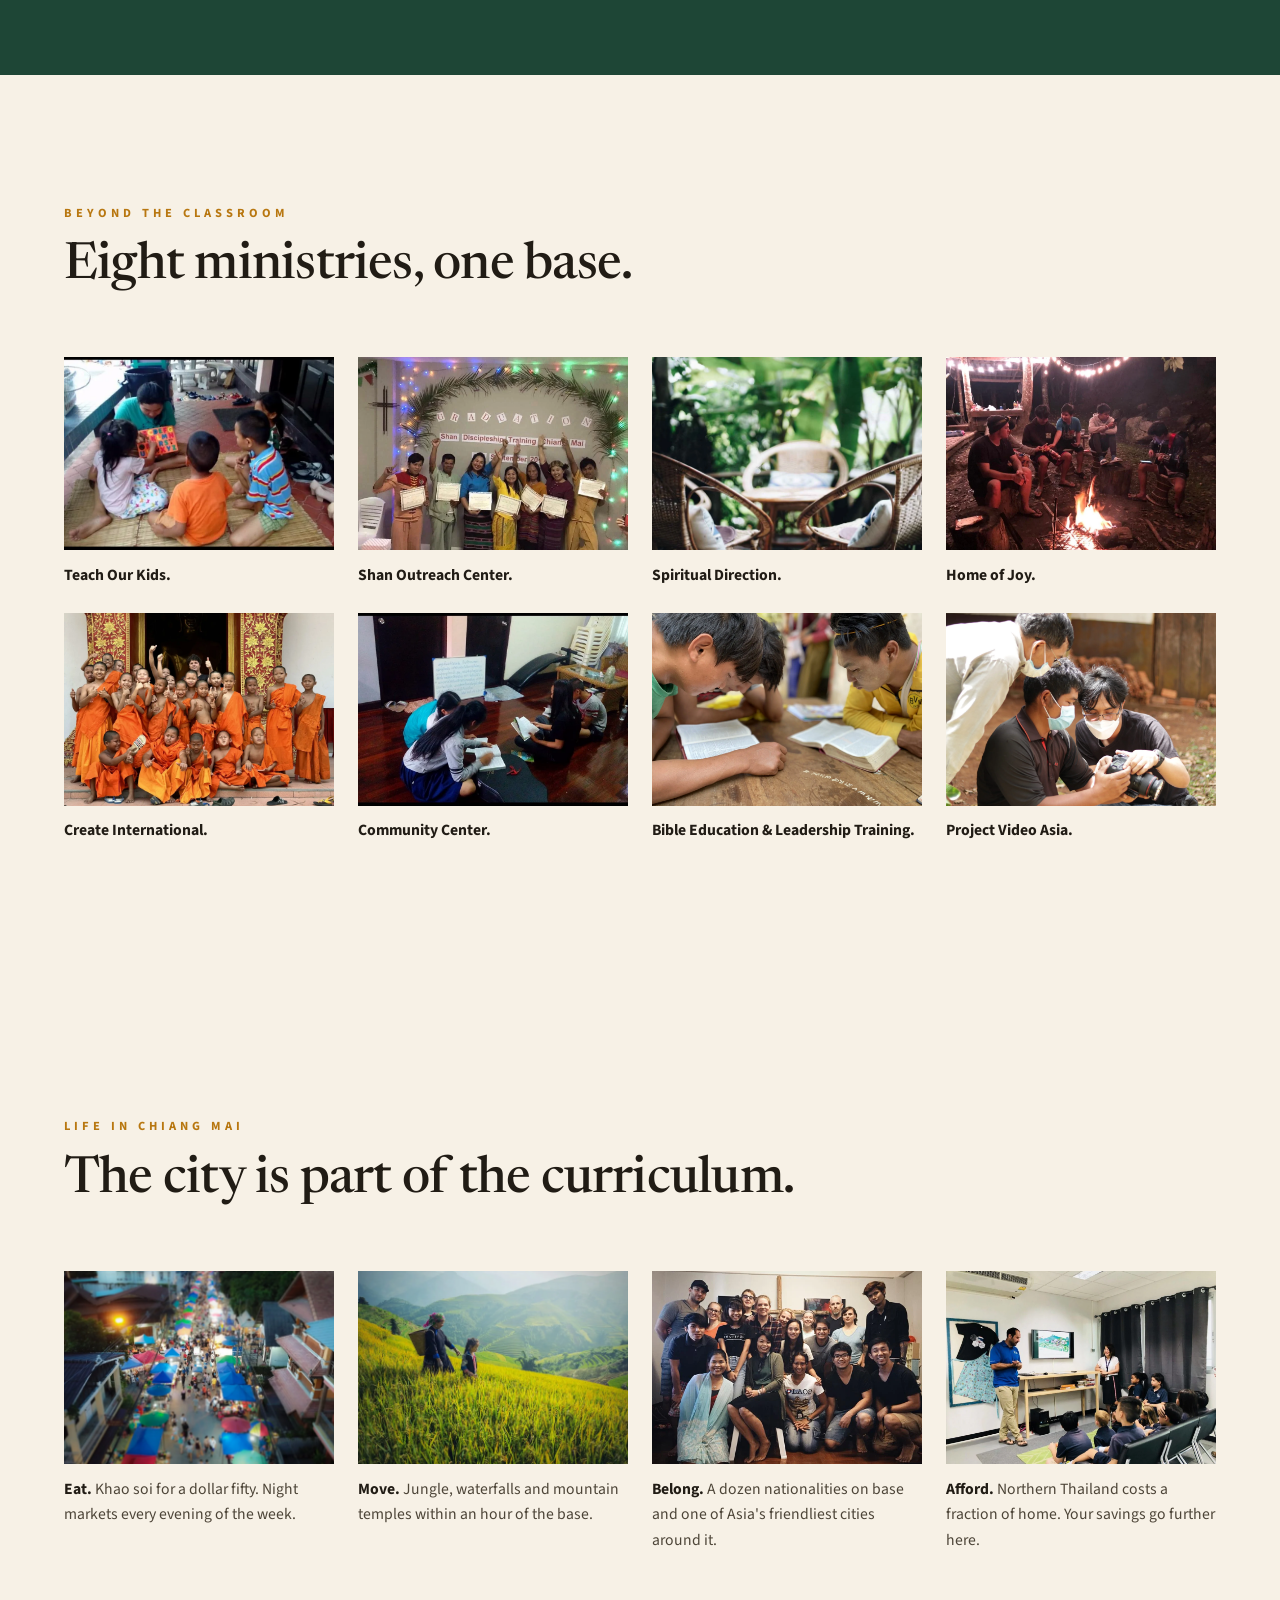
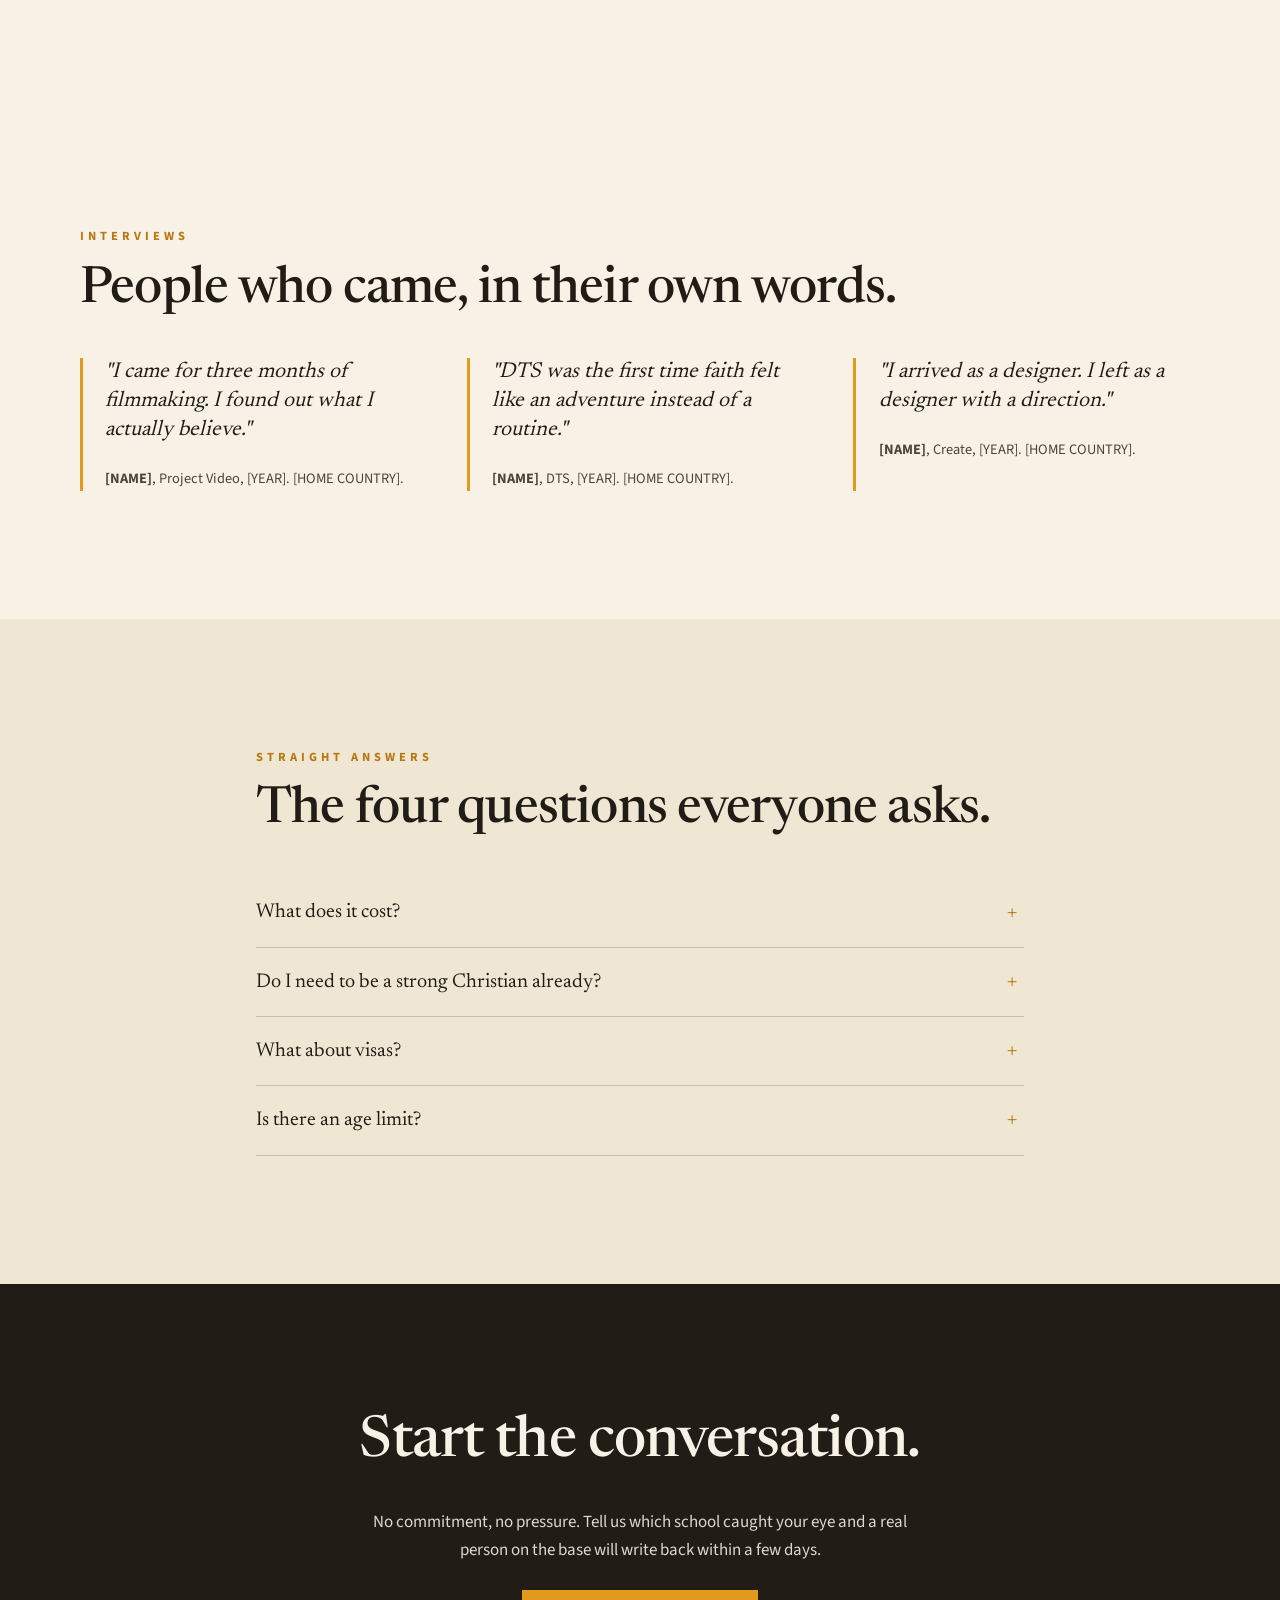
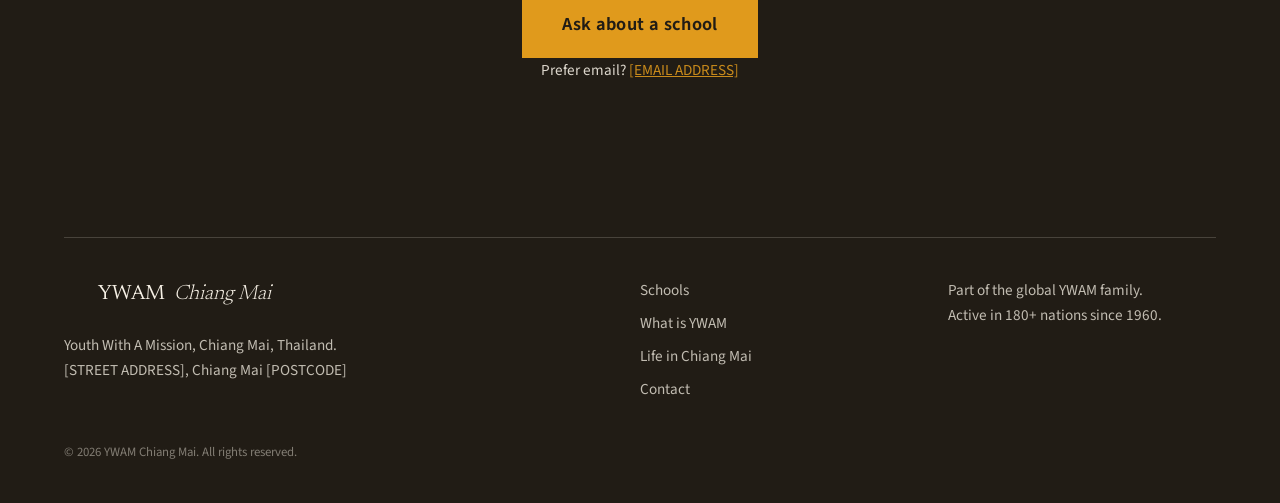
==== commit 91884eb6: "Add logo mark to nav/footer and light-background cursor across the site Co-Authored-By: Claude Sonne" ====
--- a/index.html
+++ b/index.html
@@ -44,7 +44,7 @@
        ============================================================ -->
   <header class="masthead" data-module="masthead">
     <nav class="masthead__nav" aria-label="Primary">
-      <a class="masthead__brand" href="/">YWAM <span>Chiang Mai</span></a>
+      <a class="masthead__brand" href="/"><span class="brand-mark" aria-hidden="true"></span>YWAM <span>Chiang Mai</span></a>
       <ul class="masthead__links">
         <li><a href="#schools">Schools</a></li>
         <li><a href="#what-is-ywam">What is YWAM</a></li>
@@ -336,7 +336,7 @@
   <footer class="footer" data-module="footer">
     <div class="footer__grid">
       <div>
-        <p class="footer__brand">YWAM <span>Chiang Mai</span></p>
+        <p class="footer__brand"><span class="brand-mark" aria-hidden="true"></span>YWAM <span>Chiang Mai</span></p>
         <p>Youth With A Mission, Chiang Mai, Thailand.<br>[STREET ADDRESS], Chiang Mai [POSTCODE]</p>
       </div>
       <nav aria-label="Footer">
--- a/styles/main.css
+++ b/styles/main.css
@@ -45,6 +45,7 @@
 *, *::before, *::after { box-sizing: border-box; }
 html { scroll-behavior: smooth; }
 body {
+  cursor: url("images/ywamchiangmai-ywam-chiangmai-cursor-dark.svg") 4 4, auto;
   margin: 0;
   font-family: var(--font-body);
   font-size: 1.0625rem;
@@ -112,6 +113,9 @@
 
 /* ============ Masthead + hero ============ */
 .masthead { position: relative; }
+.hero, .mission, .start, .footer {
+  cursor: url("images/ywamchiangmai-ywam-chiangmai-cursor-white.svg") 4 4, auto;
+}
 .masthead__nav {
   position: absolute; top: 0; left: 0; right: 0; z-index: 10;
   display: flex; align-items: center; justify-content: space-between;
@@ -119,8 +123,15 @@
 }
 .masthead__brand {
   font-family: var(--font-display); font-size: 1.5rem; text-decoration: none; font-weight: 600;
+  display: inline-flex; align-items: center; gap: 0.6rem;
 }
 .masthead__brand span { font-style: italic; font-weight: 300; }
+.brand-mark {
+  width: 1.6rem; height: 1.6rem; flex: none; display: inline-block;
+  background: currentColor;
+  -webkit-mask: url("images/ywamchiangmai-ywam-chiangmai-safari-pinned-tab.svg") center / contain no-repeat;
+  mask: url("images/ywamchiangmai-ywam-chiangmai-safari-pinned-tab.svg") center / contain no-repeat;
+}
 .masthead__links { display: flex; gap: 2rem; list-style: none; margin: 0; padding: 0; align-items: center; }
 .masthead__links a { text-decoration: none; font-weight: 600; font-size: 0.95rem; opacity: 0.92; }
 .masthead__links a:hover { opacity: 1; text-decoration: underline; text-underline-offset: 4px; }
@@ -288,7 +299,7 @@
   border-top: 1px solid rgba(247, 241, 230, 0.18); padding-top: 2.5rem;
   font-size: 0.95rem;
 }
-.footer__brand { font-family: var(--font-display); font-size: 1.3rem; color: var(--paper); }
+.footer__brand { font-family: var(--font-display); font-size: 1.3rem; color: var(--paper); display: inline-flex; align-items: center; gap: 0.55rem; }
 .footer__brand span { font-style: italic; font-weight: 300; }
 .footer nav { display: flex; flex-direction: column; gap: 0.5rem; }
 .footer a { color: inherit; text-decoration: none; }
